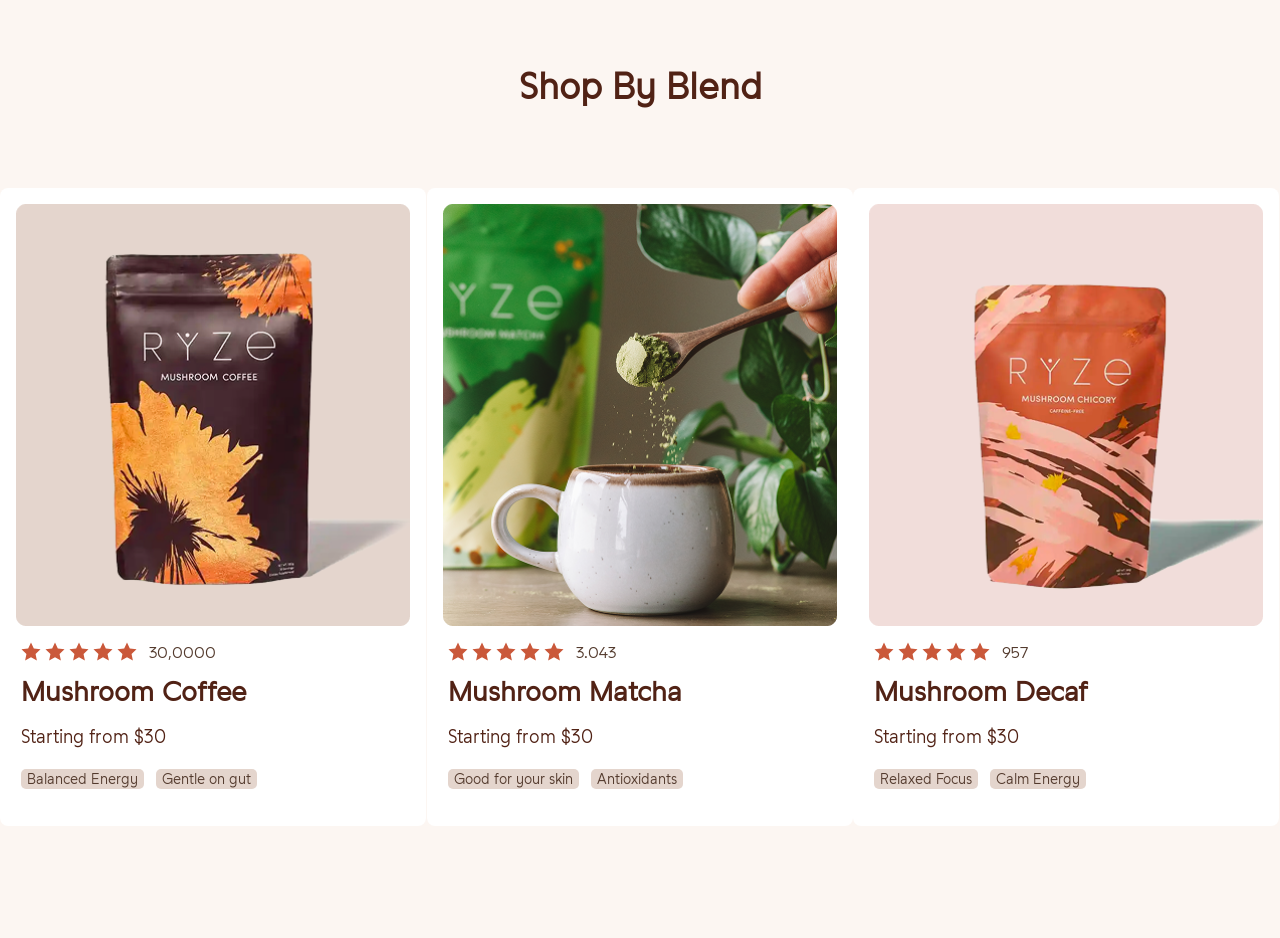
==== index.html @ d4d84b2d "git commit -m "Add Card Dynamic Functionality"" ====
<!DOCTYPE html>
<html lang="en">

<head>
 <meta charset="UTF-8">
 <meta name="viewport" content="width=device-width, initial-scale=1.0">
 <title>Ryze Design and Cards</title>
 <link rel="stylesheet" href="./Assets/Css/Style.css">
</head>

<body>
 <section>
  <div class="container--wrapper-pro">
   <div class="wrapper--header--shop-blend">
    <h1 class="header-shop-blend">
     Shop By Blend
    </h1>
   </div>
   <div class="container-cards-products" id="ContainerCards">
   </div>
  </div>

 </section>
 <!-- Dynamically Data Added -->
 <script src="./Js/app.js"></script>
 </div>
</body>

</html>
---- Assets/Css/Style.css ----
.container--wrapper-pro {
 display: flex;
 align-items: center;
 justify-content: center;
 gap: 2rem;
 flex-direction: column;
 max-width: 1440px;
 margin: 4rem auto;
}

.wrapper--header--shop-blend {
 width: 100%;
 display: flex;
 align-items: center;
 justify-content: center;
}

.header-shop-blend {
 color: var(--color-primary);
 font-weight: 600;
 font-size: 36px;
}

/* ================== FONT ================== */
@font-face {
 font-family: StudioFixen;
 src: url(../Fonts/StudioFeixenSansLahti-Book.ttf);
}

/* ================== ROOT VARIABLES ================== */
:root {
 --font-main: StudioFixen;
 --color-bg: #FCF6F2;
 --color-white: #FFFFFF;
 --color-primary: #512215;
 --color-secondary: #533A2D;
 --color-hover-border: #CA583A;
 --color-adv-bg: #E4D5CD;
 --container-width: 1325px;
 --transition-fast: 0.3s ease;
 --card-width: 426px;
}

/* ================== RESET & BASE ================== */
* {
 margin: 0;
 padding: 0;
 box-sizing: border-box;
}

html,
body {
 background: var(--color-bg);
 width: 100%;
 font-family: var(--font-main);
}

ul,
li {
 list-style: none;
}

a {
 text-decoration: none;
}

button {
 border: none;
 outline: none;
 background: none;
}

/* ================== PRODUCT GRID ================== */
.container-cards-products {
 display: grid;
 align-items: center;
 grid-template-columns: repeat(3, 1fr);
 width: 100%;
 max-width: var(--container-width);
 margin: 3rem auto;
}

/* ================== CARD ================== */
.card--products--1 {
 display: flex;
 align-items: center;
 justify-content: center;
 flex-direction: column;
 background: var(--color-white);
 width: var(--card-width);
 border-radius: 8px;
 padding: 15px;
 border: 1px solid transparent;
 transition: border var(--transition-fast);
}

.card--products--1:hover {
 border: 1px solid var(--color-hover-border);
}

/* ================== IMAGE ================== */
.img---container {
 width: 100%;
 display: flex;
 align-items: center;
 justify-content: center;
}

.img---container>img {
 width: 100%;
 object-fit: cover;
}

/* ================== TEXT WRAPPER ================== */
.wrapper--text--card--product {
 width: 100%;
 display: flex;
 align-items: center;
 justify-content: flex-start;
 flex-direction: column;
 gap: 12px;
 padding: 1rem 5px;
}

/* ================== RATING ================== */
.rating--product {
 width: 100%;
 display: flex;
 align-items: center;
 justify-content: flex-start;
 gap: 12px;
}

.rating--product>p {
 font-weight: 400;
 font-size: 16px;
 color: var(--color-secondary);
}

/* ================== MAIN DETAILS ================== */
.wrapper-main-detail {
 width: 100%;
 display: flex;
 justify-content: flex-start;
 flex-direction: column;
 gap: 12px;
}

.wrapper-main-detail>h1 {
 font-weight: 600;
 color: var(--color-primary);
 font-size: 27px;
 line-height: 130%;
}

.wrapper-main-detail>h2 {
 padding: 5px 0;
 color: var(--color-primary);
 font-weight: 400;
 font-size: 18px;
}

/* ================== ADVANTAGES ================== */
.wrapper--advantage {
 width: 100%;
 display: flex;
 align-items: center;
 justify-content: flex-start;
 gap: 12px;
 padding: 5px 0;
}

.adv--1 {
 padding: 2px 6px;
 border-radius: 5px;
 background: var(--color-adv-bg);
 font-weight: 500;
 color: var(--color-secondary);
 font-size: 14px;
}

/* =========== Responsive ============ */
@media only screen and (max-width: 1220px) {
 .container--wrapper-pro {
  gap: 12px;
 }

 .container-cards-products {
  padding: 1rem 1rem;
  grid-template-columns: 1fr 1fr;
  gap: 2rem;
  place-items: center;
  margin: 1rem auto;
 }

 .card--products--1 {
  width: 100%;
 }

 /* Typography adjustments */
 .wrapper-main-detail>h1 {
  font-size: 24px;
 }

 .wrapper-main-detail>h2 {
  font-size: 16px;
 }

 .rating--product>p {
  font-size: 15px;
 }

 .adv--1 {
  font-size: 13px;
 }
}

@media only screen and (max-width: 1024px) {
 .container-cards-products {
  grid-template-columns: 1fr;
 }

 /* Further typography scaling */
 .wrapper-main-detail>h1 {
  font-size: 22px;
 }

 .wrapper-main-detail>h2 {
  font-size: 15px;
 }

 .rating--product>p {
  font-size: 14px;
 }

 .adv--1 {
  font-size: 12px;
 }
}
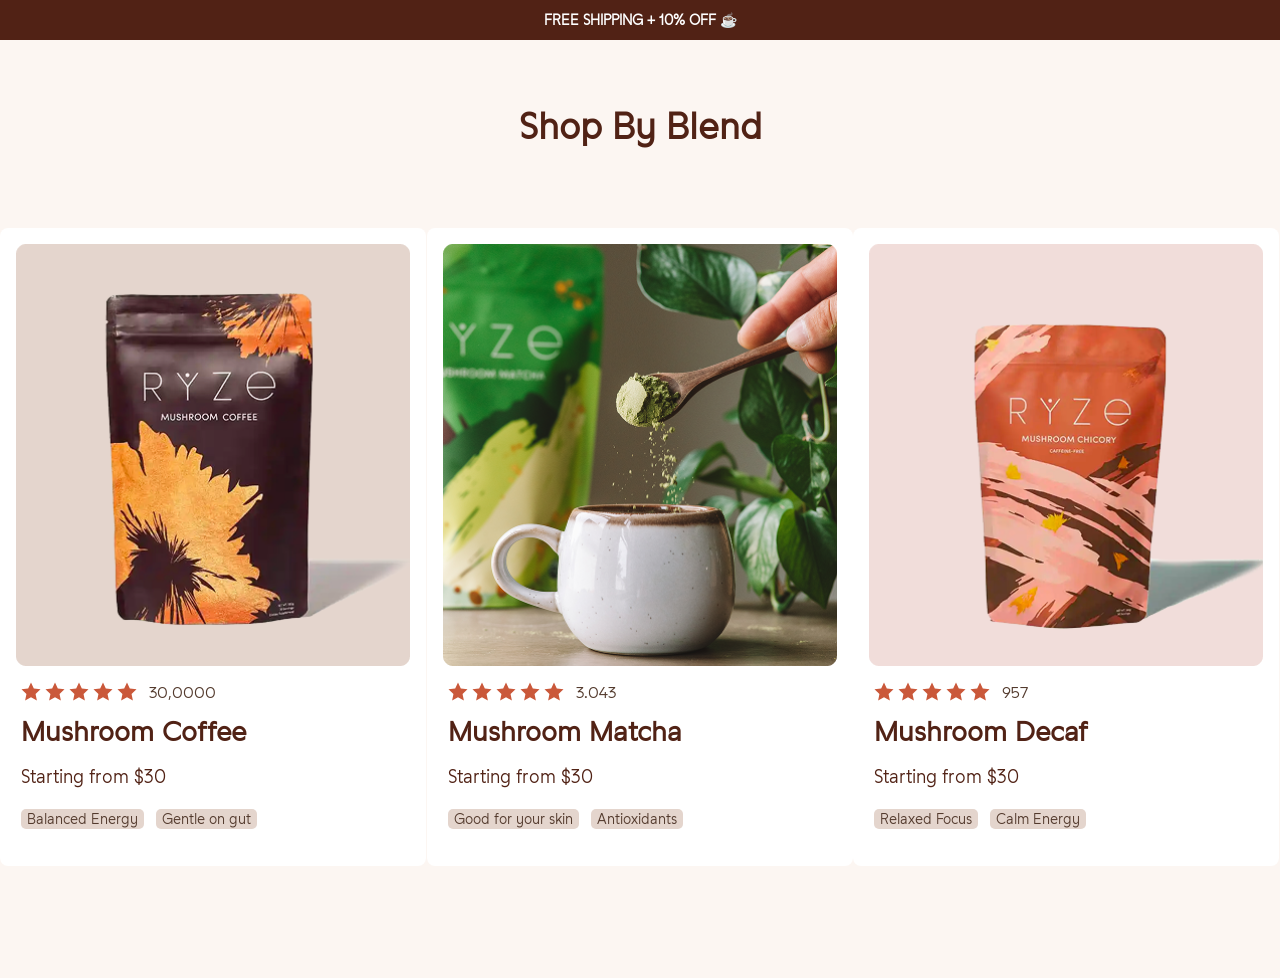
==== commit a024858d: "Added Annoucment Navbar" ====
--- a/index.html
+++ b/index.html
@@ -9,6 +9,13 @@
 </head>
 
 <body>
+ <header>
+  <div class="annoucmen-header">
+   <h1 class="annoucmnet-header">
+    FREE SHIPPING + 10% OFF ☕️
+   </h1>
+  </div>
+ </header>
  <section>
   <div class="container--wrapper-pro">
    <div class="wrapper--header--shop-blend">
--- a/Assets/Css/Style.css
+++ b/Assets/Css/Style.css
@@ -236,4 +236,21 @@
  .adv--1 {
   font-size: 12px;
  }
+}
+
+/* ======== AnnoucmentHeader ========== */
+.annoucmen-header {
+ padding: 12px;
+ display: flex;
+ align-items: center;
+ justify-content: center;
+ width: 100%;
+ background-color: var(--color-primary);
+}
+
+.annoucmnet-header {
+ color: white;
+ font-weight: 600;
+ font-size: 14px;
+ text-align: center;
 }
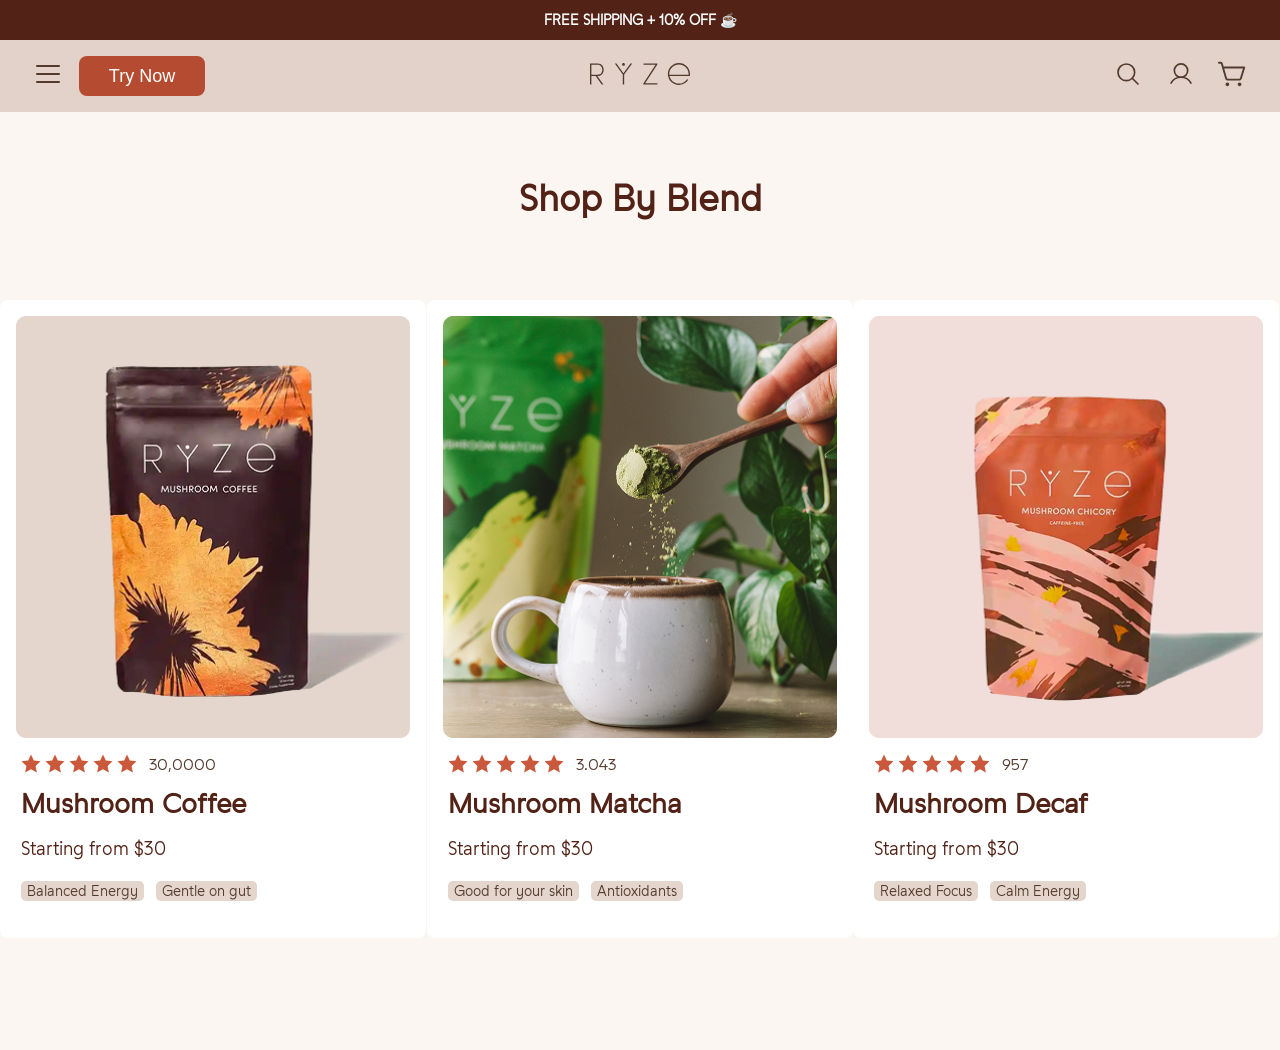
==== commit 480c8bd2: "commit -m "Navbar Added"" ====
--- a/index.html
+++ b/index.html
@@ -14,6 +14,127 @@
    <h1 class="annoucmnet-header">
     FREE SHIPPING + 10% OFF ☕️
    </h1>
+  </div>
+  <div class="wrapper--header-main">
+   <div class="wrapper-col-1-header">
+    <div class="menu-header--main">
+     <a href="#">
+      <svg width="32" height="32" viewBox="0 0 32 32" fill="none" xmlns="http://www.w3.org/2000/svg">
+       <g clip-path="url(#clip0_2107_11627)">
+        <path d="M5 16H27" stroke="#533A2D" stroke-width="2" stroke-linecap="round" stroke-linejoin="round" />
+        <path d="M5 8H27" stroke="#533A2D" stroke-width="2" stroke-linecap="round" stroke-linejoin="round" />
+        <path d="M5 24H27" stroke="#533A2D" stroke-width="2" stroke-linecap="round" stroke-linejoin="round" />
+       </g>
+       <defs>
+        <clipPath id="clip0_2107_11627">
+         <rect width="32" height="32" fill="white" />
+        </clipPath>
+       </defs>
+      </svg>
+     </a>
+    </div>
+    <div class="button--main-header">
+     <button class="button-header-main">
+      <a href="#">
+       Try Now
+      </a>
+     </button>
+    </div>
+   </div>
+   <div class="wrapper-col-2-logo">
+    <a href="#">
+     <svg width="100" height="22" viewBox="0 0 100 22" fill="none" xmlns="http://www.w3.org/2000/svg">
+      <g clip-path="url(#clip0_2107_11633)">
+       <path
+        d="M88.9343 21.9756C82.8386 21.9756 77.877 17.0525 77.877 11.0042C77.877 4.95578 82.8386 0.0244141 88.9343 0.0244141C95.0301 0.0244141 99.9917 4.94751 99.9917 10.9959C99.9917 11.4841 99.9583 11.9722 99.8916 12.4521L99.8082 13.0479H79.478C80.4287 17.3587 84.3062 20.5856 88.926 20.5856C92.2532 20.5856 95.3052 18.9225 97.0981 16.1341L98.2655 16.8705C96.2225 20.056 92.7285 21.9591 88.926 21.9591L88.9343 21.9756ZM79.2862 11.6826H98.5824C98.5991 11.4592 98.6074 11.2276 98.6074 11.0042C98.6074 5.70873 94.2712 1.40619 88.9343 1.40619C83.5974 1.40619 79.2612 5.70873 79.2612 11.0042C79.2612 11.2358 79.2612 11.4592 79.2862 11.6826Z"
+        fill="#533A2D" />
+       <path
+        d="M0 21.5458V0.455078H7.82188C8.83089 0.455078 9.73149 0.628834 10.4987 0.984621C11.2658 1.34041 11.8829 1.82031 12.3249 2.42432C12.7668 3.02833 13.1004 3.69853 13.3172 4.42665C13.534 5.15477 13.6424 5.93254 13.6424 6.75995C13.6424 7.58736 13.534 8.3734 13.3172 9.10153C13.1004 9.82965 12.7668 10.4916 12.3165 11.0873C11.8662 11.683 11.2492 12.1547 10.4653 12.5022C9.68145 12.8497 8.76418 13.0235 7.72182 13.0235H7.31321L13.4089 21.5458H11.7078L5.62875 13.0235H1.38426V21.5458H0ZM1.38426 11.65H7.6551C8.47232 11.65 9.18112 11.5176 9.78986 11.2445C10.3986 10.9715 10.8739 10.6074 11.2241 10.1358C11.5744 9.66417 11.8329 9.15117 11.9997 8.58853C12.1748 8.02589 12.2582 7.41361 12.2582 6.75995C12.2582 6.1063 12.1748 5.50229 12.008 4.93965C11.8412 4.37701 11.5911 3.84746 11.2492 3.37584C10.9073 2.90422 10.4403 2.52361 9.85657 2.25056C9.26451 1.96924 8.58906 1.82858 7.81354 1.82858H1.38426V11.65Z"
+        fill="#533A2D" />
+       <path
+        d="M24.8252 0.455078H26.493L33.4559 10.1275L40.5107 0.455078H42.1784L34.1648 11.5589V21.5458H32.7805V11.5589L24.8252 0.455078Z"
+        fill="#533A2D" />
+       <path
+        d="M53.3271 21.5458V20.4371L65.5686 1.83685H53.5023V0.455078H67.3615V1.62173L55.145 20.164H67.3615V21.5375H53.3271V21.5458Z"
+        fill="#533A2D" />
+       <path
+        d="M33.5054 2.80452C34.2791 2.80452 34.9064 2.18217 34.9064 1.41446C34.9064 0.646761 34.2791 0.0244141 33.5054 0.0244141C32.7317 0.0244141 32.1045 0.646761 32.1045 1.41446C32.1045 2.18217 32.7317 2.80452 33.5054 2.80452Z"
+        fill="#533A2D" />
+      </g>
+      <defs>
+       <clipPath id="clip0_2107_11633">
+        <rect width="100" height="21.9512" fill="white" transform="translate(0 0.0244141)" />
+       </clipPath>
+      </defs>
+     </svg>
+    </a>
+   </div>
+   <div class="wrapper-col-3-icons">
+    <div class="Search-icn-btn">
+     <button>
+      <a href="#">
+       <svg width="32" height="32" viewBox="0 0 32 32" fill="none" xmlns="http://www.w3.org/2000/svg">
+        <g clip-path="url(#clip0_2107_11640)">
+         <path
+          d="M14.3333 22.6666C18.9357 22.6666 22.6666 18.9357 22.6666 14.3333C22.6666 9.73095 18.9357 6 14.3333 6C9.73095 6 6 9.73095 6 14.3333C6 18.9357 9.73095 22.6666 14.3333 22.6666Z"
+          stroke="#533A2D" stroke-width="1.66666" stroke-linecap="round" stroke-linejoin="round" />
+         <path d="M20.2256 20.2256L25.9995 25.9995" stroke="#533A2D" stroke-width="1.66666" stroke-linecap="round"
+          stroke-linejoin="round" />
+        </g>
+        <defs>
+         <clipPath id="clip0_2107_11640">
+          <rect width="32" height="32" fill="white" />
+         </clipPath>
+        </defs>
+       </svg>
+      </a>
+     </button>
+    </div>
+    <div class="Account-icn-btn">
+     <button>
+      <a href="#">
+       <svg width="32" height="32" viewBox="0 0 32 32" fill="none" xmlns="http://www.w3.org/2000/svg">
+        <g clip-path="url(#clip0_2107_11644)">
+         <path
+          d="M15.9997 19.2503C19.6816 19.2503 22.6663 16.2656 22.6663 12.5837C22.6663 8.90176 19.6816 5.91699 15.9997 5.91699C12.3178 5.91699 9.33301 8.90176 9.33301 12.5837C9.33301 16.2656 12.3178 19.2503 15.9997 19.2503Z"
+          stroke="#533A2D" stroke-width="1.66667" stroke-linecap="round" stroke-linejoin="round" />
+         <path d="M6 25.0833C8.01771 21.5969 11.6823 19.25 16 19.25C20.3177 19.25 23.9823 21.5969 26 25.0833"
+          stroke="#533A2D" stroke-width="1.66667" stroke-linecap="round" stroke-linejoin="round" />
+        </g>
+        <defs>
+         <clipPath id="clip0_2107_11644">
+          <rect width="32" height="32" fill="white" />
+         </clipPath>
+        </defs>
+       </svg>
+      </a>
+     </button>
+    </div>
+    <div class="Cart-icn-btn">
+     <button>
+      <a href="#">
+       <svg width="30" height="30" viewBox="0 0 30 30" fill="none" xmlns="http://www.w3.org/2000/svg">
+        <g clip-path="url(#clip0_2107_11648)">
+         <path
+          d="M9.375 27.1875C10.4105 27.1875 11.25 26.348 11.25 25.3125C11.25 24.277 10.4105 23.4375 9.375 23.4375C8.33947 23.4375 7.5 24.277 7.5 25.3125C7.5 26.348 8.33947 27.1875 9.375 27.1875Z"
+          fill="#533A2D" />
+         <path
+          d="M21.5625 27.1875C22.598 27.1875 23.4375 26.348 23.4375 25.3125C23.4375 24.277 22.598 23.4375 21.5625 23.4375C20.527 23.4375 19.6875 24.277 19.6875 25.3125C19.6875 26.348 20.527 27.1875 21.5625 27.1875Z"
+          fill="#533A2D" />
+         <path
+          d="M4.95586 8.4375H26.25L22.9078 19.302C22.7897 19.6852 22.5519 20.0206 22.2292 20.2587C21.9065 20.4968 21.5159 20.6252 21.1148 20.625H9.85195C9.44445 20.6252 9.04799 20.4926 8.72257 20.2473C8.39715 20.002 8.1605 19.6574 8.04844 19.2656L3.80977 4.42969C3.75376 4.23389 3.63552 4.06165 3.47293 3.93902C3.31034 3.81639 3.11224 3.75004 2.90859 3.75H0.9375"
+          stroke="#533A2D" stroke-width="1.875" stroke-linecap="round" stroke-linejoin="round" />
+        </g>
+        <defs>
+         <clipPath id="clip0_2107_11648">
+          <rect width="30" height="30" fill="white" />
+         </clipPath>
+        </defs>
+       </svg>
+      </a>
+     </button>
+    </div>
+   </div>
   </div>
  </header>
  <section>
--- a/Assets/Css/Style.css
+++ b/Assets/Css/Style.css
@@ -253,4 +253,68 @@
  font-weight: 600;
  font-size: 14px;
  text-align: center;
-}+}
+
+/* ========== Main Header Nav ======= */
+
+
+.wrapper--header-main {
+ background: #e2d2ca;
+ padding: 1rem 2rem;
+ display: grid;
+ grid-template-columns: 1fr 1fr 1fr;
+ align-items: center;
+ justify-content: space-between;
+}
+
+.wrapper-col-1-header {
+ width: 100%;
+ display: flex;
+ align-items: center;
+ justify-content: flex-start;
+ gap: 15px;
+}
+
+
+
+.button-header-main {
+ display: flex;
+ align-items: center;
+ justify-content: center;
+ width: 126px;
+ height: 40px;
+ padding-top: 12px;
+ padding-right: 24px;
+ padding-bottom: 12px;
+ padding-left: 24px;
+ border-radius: 8px;
+ background: #B54C31;
+}
+
+.button-header-main>a {
+ font-weight: 500;
+ font-size: 18px;
+ text-align: center;
+ color: white;
+}
+
+.wrapper-col-2-logo {
+ width: 100%;
+ display: flex;
+ align-items: center;
+ justify-content: center;
+}
+
+.wrapper-col-3-icons {
+ width: 100%;
+ display: flex;
+ align-items: center;
+ justify-content: flex-end;
+ gap: 1.3rem;
+}
+
+.Search-icn-btn {}
+
+.Account-icn-btn {}
+
+.Cart-icn-btn {}
